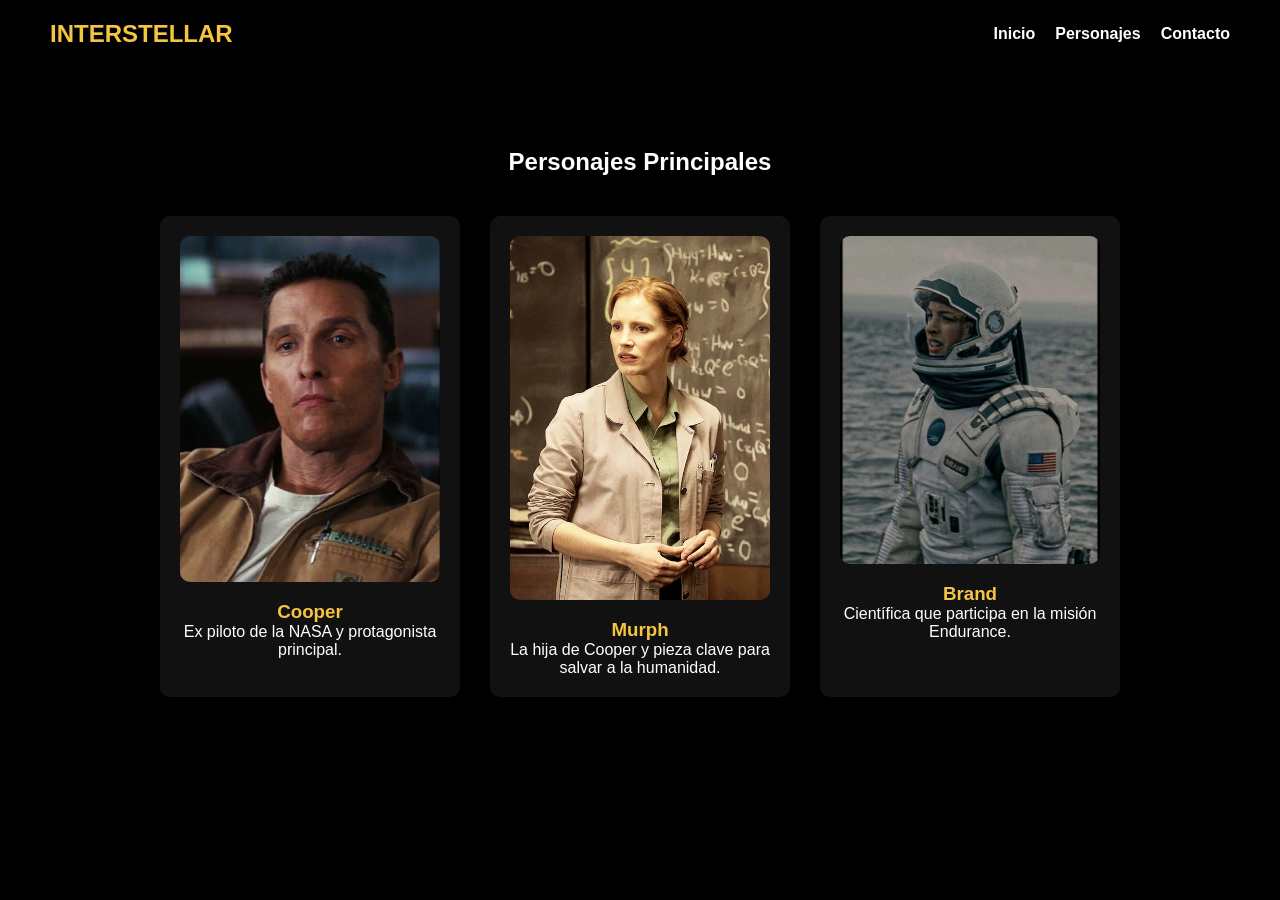
==== personajes.html @ ea0257d5 "Primer avance del proyecto Interstellar" ====
<!DOCTYPE html>
<html lang="es">

<head>

    <meta charset="UTF-8">
    <meta name="viewport" content="width=device-width, initial-scale=1.0">

    <title>Personajes | Interstellar</title>

    <link rel="stylesheet" href="css/styles.css">

</head>

<body>

    <header>

        <nav class="navbar">

            <h1 class="logo">INTERSTELLAR</h1>

            <ul class="nav-links">
                <li><a href="index.html">Inicio</a></li>
                <li><a href="personajes.html">Personajes</a></li>
                <li><a href="contacto.html">Contacto</a></li>
            </ul>

        </nav>

    </header>


    <section class="characters">

        <h2>Personajes Principales</h2>

        <div class="character-container">

            <div class="card">
                <img src="img/Cooper.jpeg" alt="Cooper">
                <h3>Cooper</h3>
                <p>Ex piloto de la NASA y protagonista principal.</p>
            </div>

            <div class="card">
                <img src="img/Murph.jpeg" alt="Murph">
                <h3>Murph</h3>
                <p>La hija de Cooper y pieza clave para salvar a la humanidad.</p>
            </div>

            <div class="card">
                <img src="img/Brand.jpeg" alt="Brand">
                <h3>Brand</h3>
                <p>Científica que participa en la misión Endurance.</p>
            </div>

        </div>

    </section>

</body>

</html>
---- css/styles.css ----
*{
    margin: 0;
    padding: 0;
    box-sizing: border-box;
}

body{
    font-family: Arial, Helvetica, sans-serif;
    background-color: black;
    color: white;
}

/* NAVBAR */

.navbar{
    display: flex;
    justify-content: space-between;
    align-items: center;

    padding: 20px 50px;

    background-color: rgba(0,0,0,0.8);
}

.logo{
    color: #f5c542;
}

.nav-links{
    display: flex;
    list-style: none;
    gap: 20px;
}

.nav-links a{
    color: white;
    text-decoration: none;
    transition: 0.3s;
    font-weight: bold;
}

.nav-links a:hover{
    color: #f5c542;
}

/* HERO */

.hero{
    height: 90vh;

    display: flex;
    justify-content: center;
    align-items: center;

    text-align: center;

    background-image: url('../img/fondos/space-bg.jpg');
    background-size: cover;
    background-position: center;
}

.hero-content h2{
    font-size: 3rem;
    margin-bottom: 20px;
}

.hero-content p{
    font-size: 1.2rem;
    margin-bottom: 20px;
}

#explore-btn{
    padding: 14px 30px;
    border: none;
    cursor: pointer;

    background-color: #f5c542;
    color: black;

    border-radius: 8px;

    font-weight: bold;
    transition: 0.3s;
}

#explore-btn:hover{
    transform: scale(1.05);
    background-color: white;
}

/* ABOUT */

.about{
    padding: 80px 50px;
    text-align: center;
}

/* GALERÍA */

.gallery{
    padding: 50px;
    text-align: center;
}

.gallery-container{
    display: flex;
    justify-content: center;
    gap: 20px;
    margin-top: 20px;
}

.gallery-container img{
    width: 300px;
    border-radius: 10px;

    transition: 0.4s;
}

.gallery-container img:hover{
    transform: scale(1.05);
}

/* FOOTER */

footer{
    text-align: center;
    padding: 20px;
    background-color: #111;
}

/*FRASE */

.quote{
    padding: 100px 50px;

    text-align: center;

    background: linear-gradient(to right, #000000, #111111);
}

.quote h2{
    font-size: 2rem;
    color: #f5c542;
    margin-bottom: 20px;
}

.quote p{
    font-size: 1.2rem;
}

/*RESPONSIVE */

@media(max-width: 768px){

    .navbar{
        flex-direction: row;
    }

    .menu-toggle{
        display: block;
    }

    .nav-links{

        position: absolute;

        top: 80px;
        right: 0;

        background-color: #111;

        width: 100%;

        flex-direction: column;
        text-align: center;

        padding: 20px 0;

        display: none;
    }

    .nav-links.active{
        display: flex;
    }

    .hero-content h2{
        font-size: 2rem;
    }

    .gallery-container{
        flex-direction: column;
        align-items: center;
    }

    .gallery-container img{
        width: 90%;
    }

}
/*PERSONAJES */ 

.characters{
    padding: 80px 50px;
    text-align: center;
}

.character-container{
    display: flex;
    justify-content: center;
    gap: 30px;
    margin-top: 40px;

    flex-wrap: wrap;
}

.card{
    background-color: #111;
    padding: 20px;
    border-radius: 10px;

    width: 300px;

    transition: 0.3s;
}

.card:hover{
    transform: translateY(-10px);
}

.card img{
    width: 100%;
    border-radius: 10px;
}

.card h3{
    margin-top: 15px;
    color: #f5c542;
}

/* CONTACTO */
.contact{
    padding: 100px 20px;
    text-align: center;
}

.contact h2{
    margin-bottom: 30px;
    font-size: 2.5rem;
}

#contact-form{
    max-width: 600px;
    margin: auto;

    display: flex;
    flex-direction: column;
    gap: 20px;
}

#contact-form input,
#contact-form textarea{
    padding: 15px;

    border: none;
    border-radius: 8px;

    font-size: 1rem;
}

#contact-form textarea{
    height: 150px;
    resize: none;
}

#contact-form button{
    padding: 15px;

    border: none;
    border-radius: 8px;

    background-color: #f5c542;

    font-weight: bold;
    cursor: pointer;

    transition: 0.3s;
}

#contact-form button:hover{
    background-color: white;
}

#form-message{
    margin-top: 20px;
    font-weight: bold;
}

/*MODIF. NAVBAR*/
.menu-toggle{
    display: none;
    font-size: 2rem;
    cursor: pointer;
}
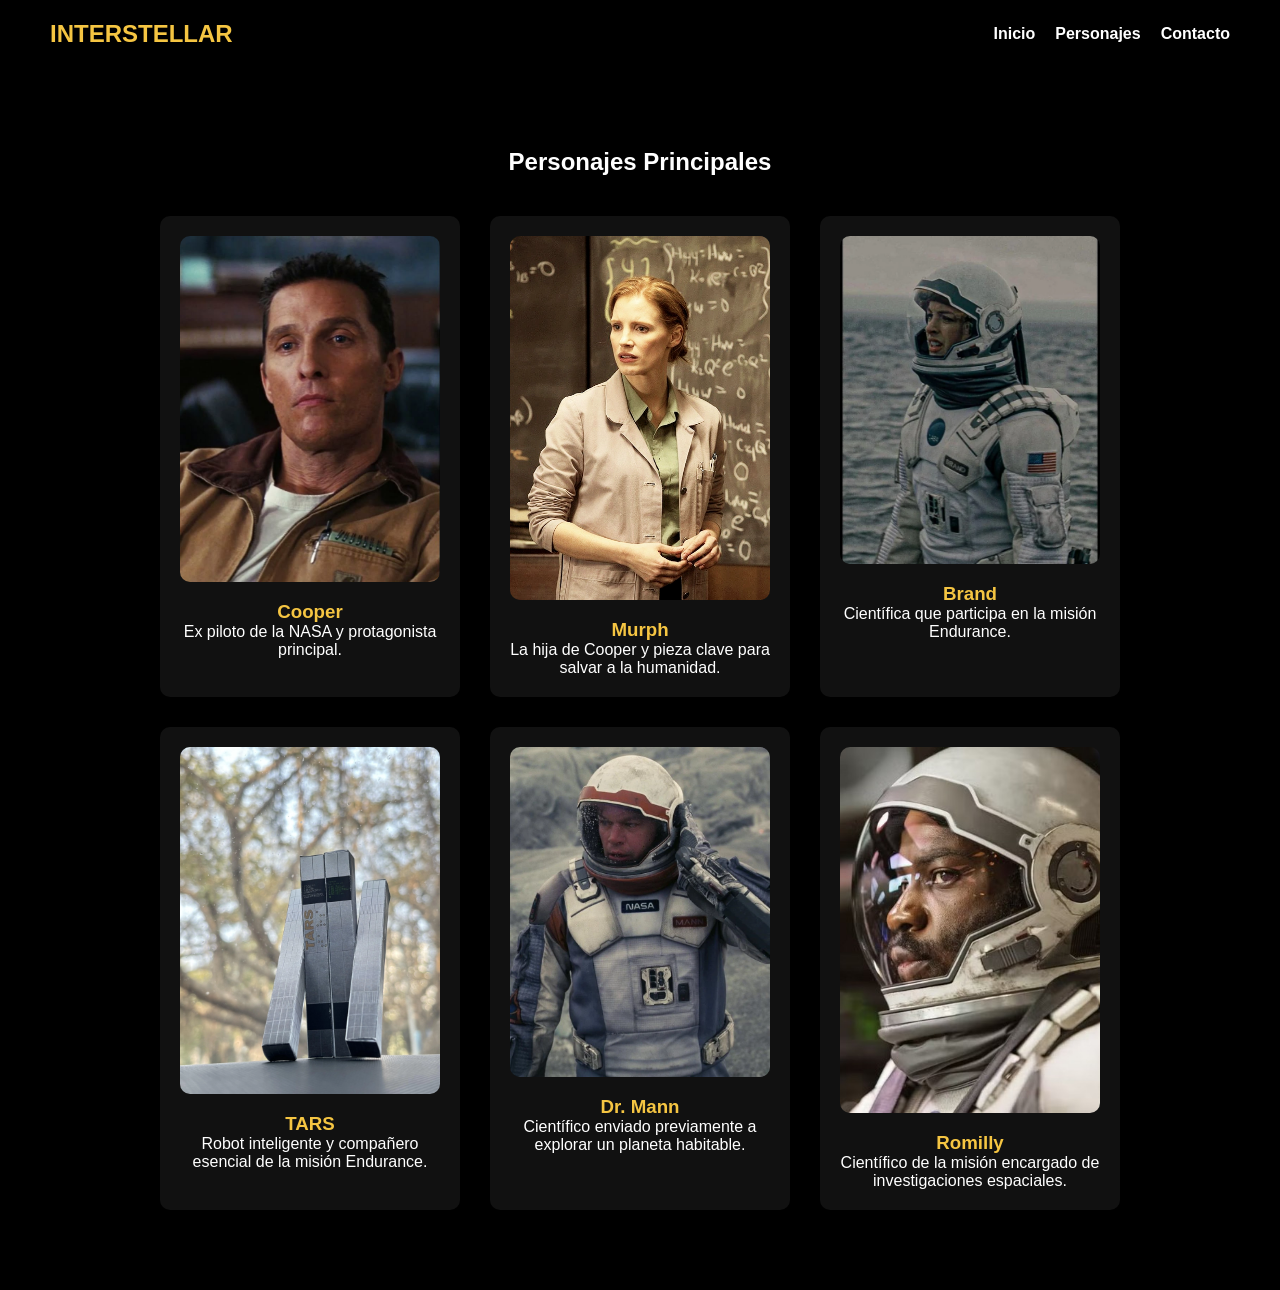
==== commit 20c912a4: "Agrego cards de personajes" ====
--- a/personajes.html
+++ b/personajes.html
@@ -54,6 +54,24 @@
                 <h3>Brand</h3>
                 <p>Científica que participa en la misión Endurance.</p>
             </div>
+            
+            <div class="card">
+                <img src="img/Tars.jpeg" alt="TARS">
+                <h3>TARS</h3>
+                <p>Robot inteligente y compañero esencial de la misión Endurance.</p>
+            </div>
+
+            <div class="card">
+                <img src="img/Mann.jpeg" alt="Dr. Mann">
+                <h3>Dr. Mann</h3>
+                <p>Científico enviado previamente a explorar un planeta habitable. </p>
+            </div>
+
+            <div class="card">
+                <img src="img/Romilly.jpeg" alt="Romilly">
+                <h3>Romilly</h3>
+                <p>Científico de la misión encargado de investigaciones espaciales.</p>
+            </div>
 
         </div>
 
--- a/css/styles.css
+++ b/css/styles.css
@@ -102,11 +102,31 @@
     text-align: center;
 }
 
-.gallery-container{
-    display: flex;
-    justify-content: center;
-    gap: 20px;
-    margin-top: 20px;
+.slideshow-container{
+
+    position: relative;
+
+    width: 60%;
+    max-width: 600px;
+
+    margin: auto;
+
+    overflow: hidden;
+
+    border-radius: 15px;
+}
+
+.slide{
+
+    width: 100%;
+
+    display: none;
+
+    border-radius: 15px;
+}
+
+.slide.active{
+    display: block;
 }
 
 .gallery-container img{
